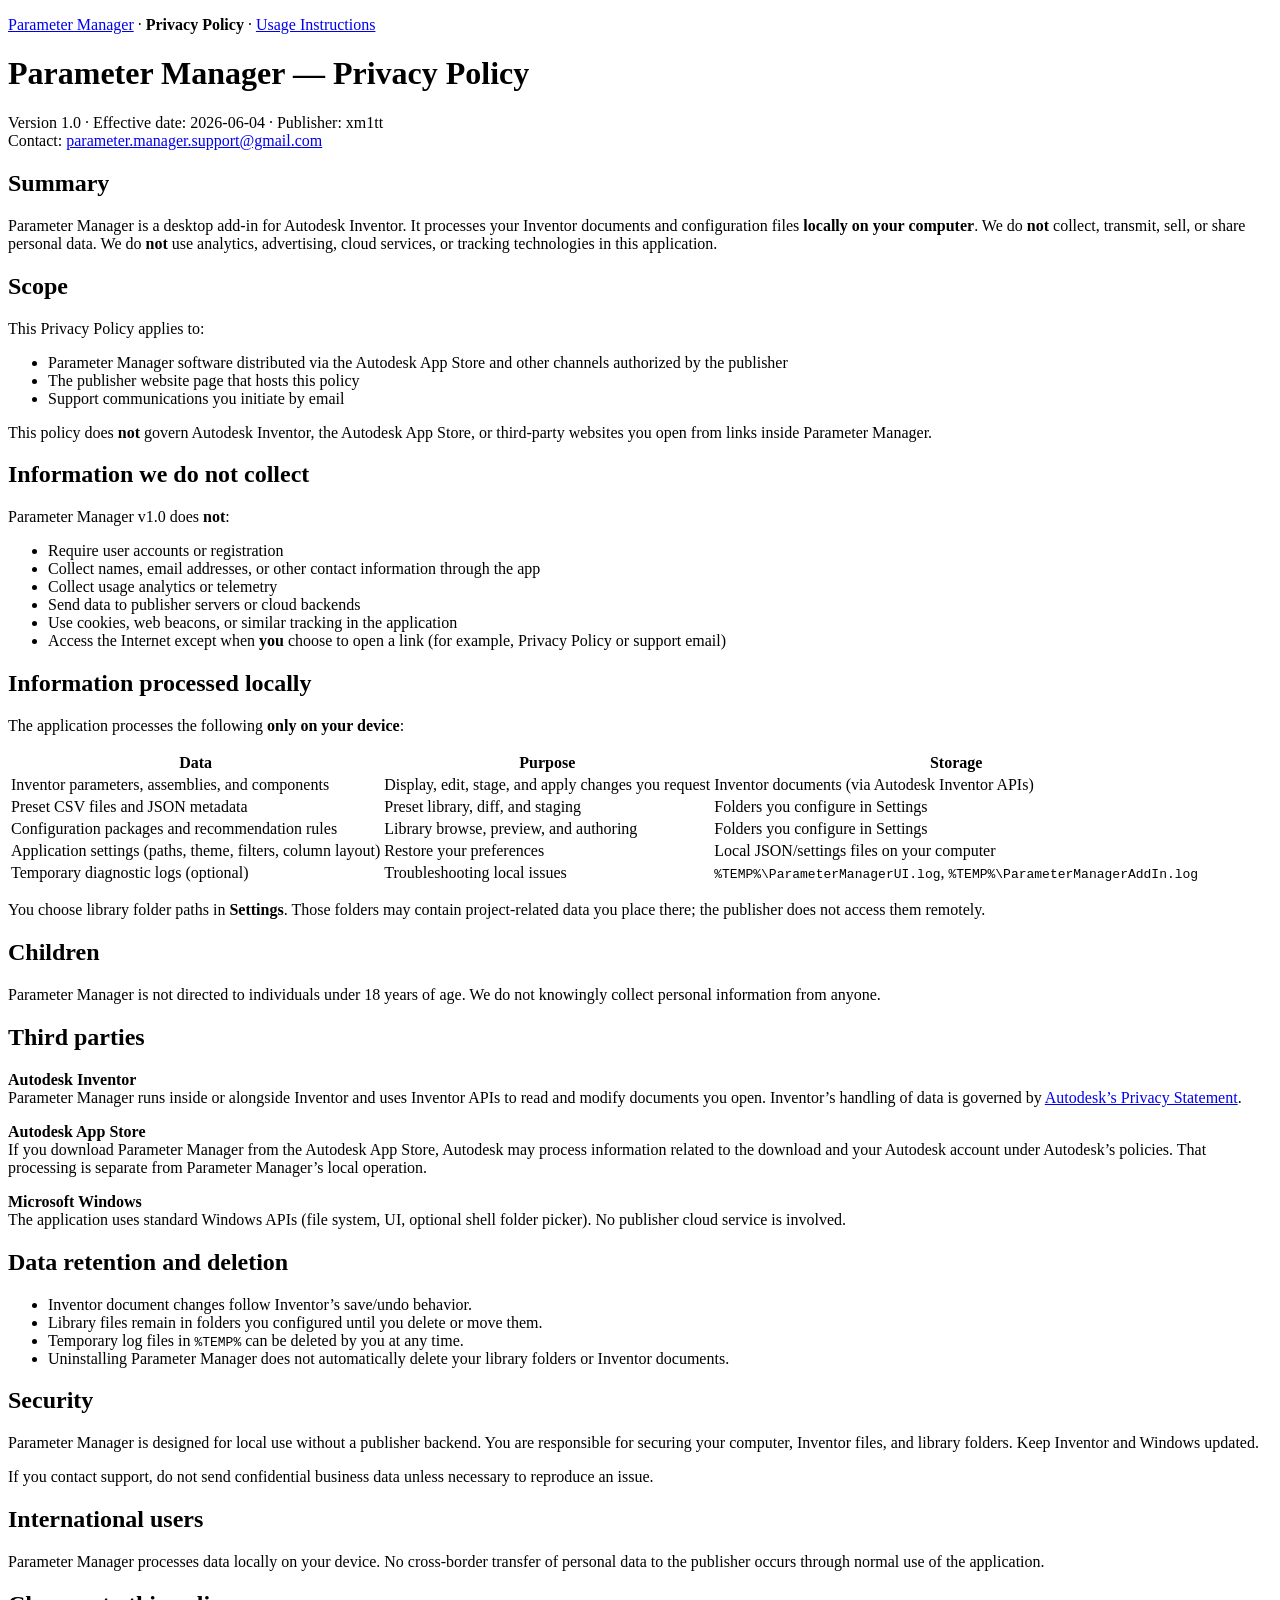
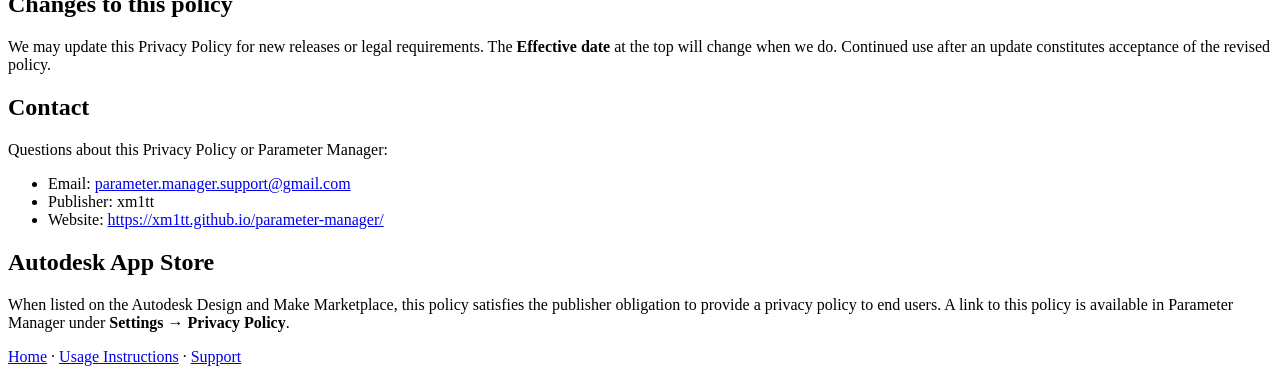
==== privacy.html @ 8a4a474f "Update and rename privacy.md to privacy.html" ====
<!DOCTYPE html>
<html lang="en">
<head>
  <meta charset="utf-8">
  <meta name="viewport" content="width=device-width, initial-scale=1">
  <title>Parameter Manager — Privacy Policy</title>
  <meta name="description" content="Privacy Policy for Parameter Manager — local processing, no data collection.">
  <link rel="stylesheet" href="site.css">
</head>
<body>

<p class="site-nav"><a href="index.html">Parameter Manager</a> · <strong>Privacy Policy</strong> · <a href="usage.html">Usage Instructions</a></p>

<h1>Parameter Manager — Privacy Policy</h1>
<p class="meta">
  Version 1.0 · Effective date: 2026-06-04 · Publisher: xm1tt<br>
  Contact: <a href="mailto:parameter.manager.support@gmail.com">parameter.manager.support@gmail.com</a>
</p>

<h2>Summary</h2>
<p>
  Parameter Manager is a desktop add-in for Autodesk Inventor. It processes your Inventor documents and
  configuration files <strong>locally on your computer</strong>. We do <strong>not</strong> collect, transmit,
  sell, or share personal data. We do <strong>not</strong> use analytics, advertising, cloud services, or
  tracking technologies in this application.
</p>

<h2>Scope</h2>
<p>This Privacy Policy applies to:</p>
<ul>
  <li>Parameter Manager software distributed via the Autodesk App Store and other channels authorized by the publisher</li>
  <li>The publisher website page that hosts this policy</li>
  <li>Support communications you initiate by email</li>
</ul>
<p>
  This policy does <strong>not</strong> govern Autodesk Inventor, the Autodesk App Store, or third-party websites
  you open from links inside Parameter Manager.
</p>

<h2>Information we do not collect</h2>
<p>Parameter Manager v1.0 does <strong>not</strong>:</p>
<ul>
  <li>Require user accounts or registration</li>
  <li>Collect names, email addresses, or other contact information through the app</li>
  <li>Collect usage analytics or telemetry</li>
  <li>Send data to publisher servers or cloud backends</li>
  <li>Use cookies, web beacons, or similar tracking in the application</li>
  <li>Access the Internet except when <strong>you</strong> choose to open a link (for example, Privacy Policy or support email)</li>
</ul>

<h2>Information processed locally</h2>
<p>The application processes the following <strong>only on your device</strong>:</p>
<table>
  <thead>
    <tr><th>Data</th><th>Purpose</th><th>Storage</th></tr>
  </thead>
  <tbody>
    <tr>
      <td>Inventor parameters, assemblies, and components</td>
      <td>Display, edit, stage, and apply changes you request</td>
      <td>Inventor documents (via Autodesk Inventor APIs)</td>
    </tr>
    <tr>
      <td>Preset CSV files and JSON metadata</td>
      <td>Preset library, diff, and staging</td>
      <td>Folders you configure in Settings</td>
    </tr>
    <tr>
      <td>Configuration packages and recommendation rules</td>
      <td>Library browse, preview, and authoring</td>
      <td>Folders you configure in Settings</td>
    </tr>
    <tr>
      <td>Application settings (paths, theme, filters, column layout)</td>
      <td>Restore your preferences</td>
      <td>Local JSON/settings files on your computer</td>
    </tr>
    <tr>
      <td>Temporary diagnostic logs (optional)</td>
      <td>Troubleshooting local issues</td>
      <td><code>%TEMP%\ParameterManagerUI.log</code>, <code>%TEMP%\ParameterManagerAddIn.log</code></td>
    </tr>
  </tbody>
</table>
<p>
  You choose library folder paths in <strong>Settings</strong>. Those folders may contain project-related data
  you place there; the publisher does not access them remotely.
</p>

<h2>Children</h2>
<p>
  Parameter Manager is not directed to individuals under 18 years of age. We do not knowingly collect personal
  information from anyone.
</p>

<h2>Third parties</h2>
<p><strong>Autodesk Inventor</strong><br>
  Parameter Manager runs inside or alongside Inventor and uses Inventor APIs to read and modify documents you open.
  Inventor’s handling of data is governed by
  <a href="https://www.autodesk.com/company/legal-notices-trademarks/privacy-statement" rel="noopener noreferrer">Autodesk’s Privacy Statement</a>.
</p>
<p><strong>Autodesk App Store</strong><br>
  If you download Parameter Manager from the Autodesk App Store, Autodesk may process information related to the
  download and your Autodesk account under Autodesk’s policies. That processing is separate from Parameter Manager’s
  local operation.
</p>
<p><strong>Microsoft Windows</strong><br>
  The application uses standard Windows APIs (file system, UI, optional shell folder picker). No publisher cloud
  service is involved.
</p>

<h2>Data retention and deletion</h2>
<ul>
  <li>Inventor document changes follow Inventor’s save/undo behavior.</li>
  <li>Library files remain in folders you configured until you delete or move them.</li>
  <li>Temporary log files in <code>%TEMP%</code> can be deleted by you at any time.</li>
  <li>Uninstalling Parameter Manager does not automatically delete your library folders or Inventor documents.</li>
</ul>

<h2>Security</h2>
<p>
  Parameter Manager is designed for local use without a publisher backend. You are responsible for securing your
  computer, Inventor files, and library folders. Keep Inventor and Windows updated.
</p>
<p>If you contact support, do not send confidential business data unless necessary to reproduce an issue.</p>

<h2>International users</h2>
<p>
  Parameter Manager processes data locally on your device. No cross-border transfer of personal data to the publisher
  occurs through normal use of the application.
</p>

<h2>Changes to this policy</h2>
<p>
  We may update this Privacy Policy for new releases or legal requirements. The <strong>Effective date</strong> at
  the top will change when we do. Continued use after an update constitutes acceptance of the revised policy.
</p>

<h2>Contact</h2>
<p>Questions about this Privacy Policy or Parameter Manager:</p>
<ul>
  <li>Email: <a href="mailto:parameter.manager.support@gmail.com">parameter.manager.support@gmail.com</a></li>
  <li>Publisher: xm1tt</li>
  <li>Website: <a href="https://xm1tt.github.io/parameter-manager/">https://xm1tt.github.io/parameter-manager/</a></li>
</ul>

<h2>Autodesk App Store</h2>
<p>
  When listed on the Autodesk Design and Make Marketplace, this policy satisfies the publisher obligation to provide
  a privacy policy to end users. A link to this policy is available in Parameter Manager under
  <strong>Settings → Privacy Policy</strong>.
</p>

<p class="site-footer">
  <a href="index.html">Home</a> ·
  <a href="usage.html">Usage Instructions</a> ·
  <a href="mailto:parameter.manager.support@gmail.com">Support</a>
</p>

</body>
</html>
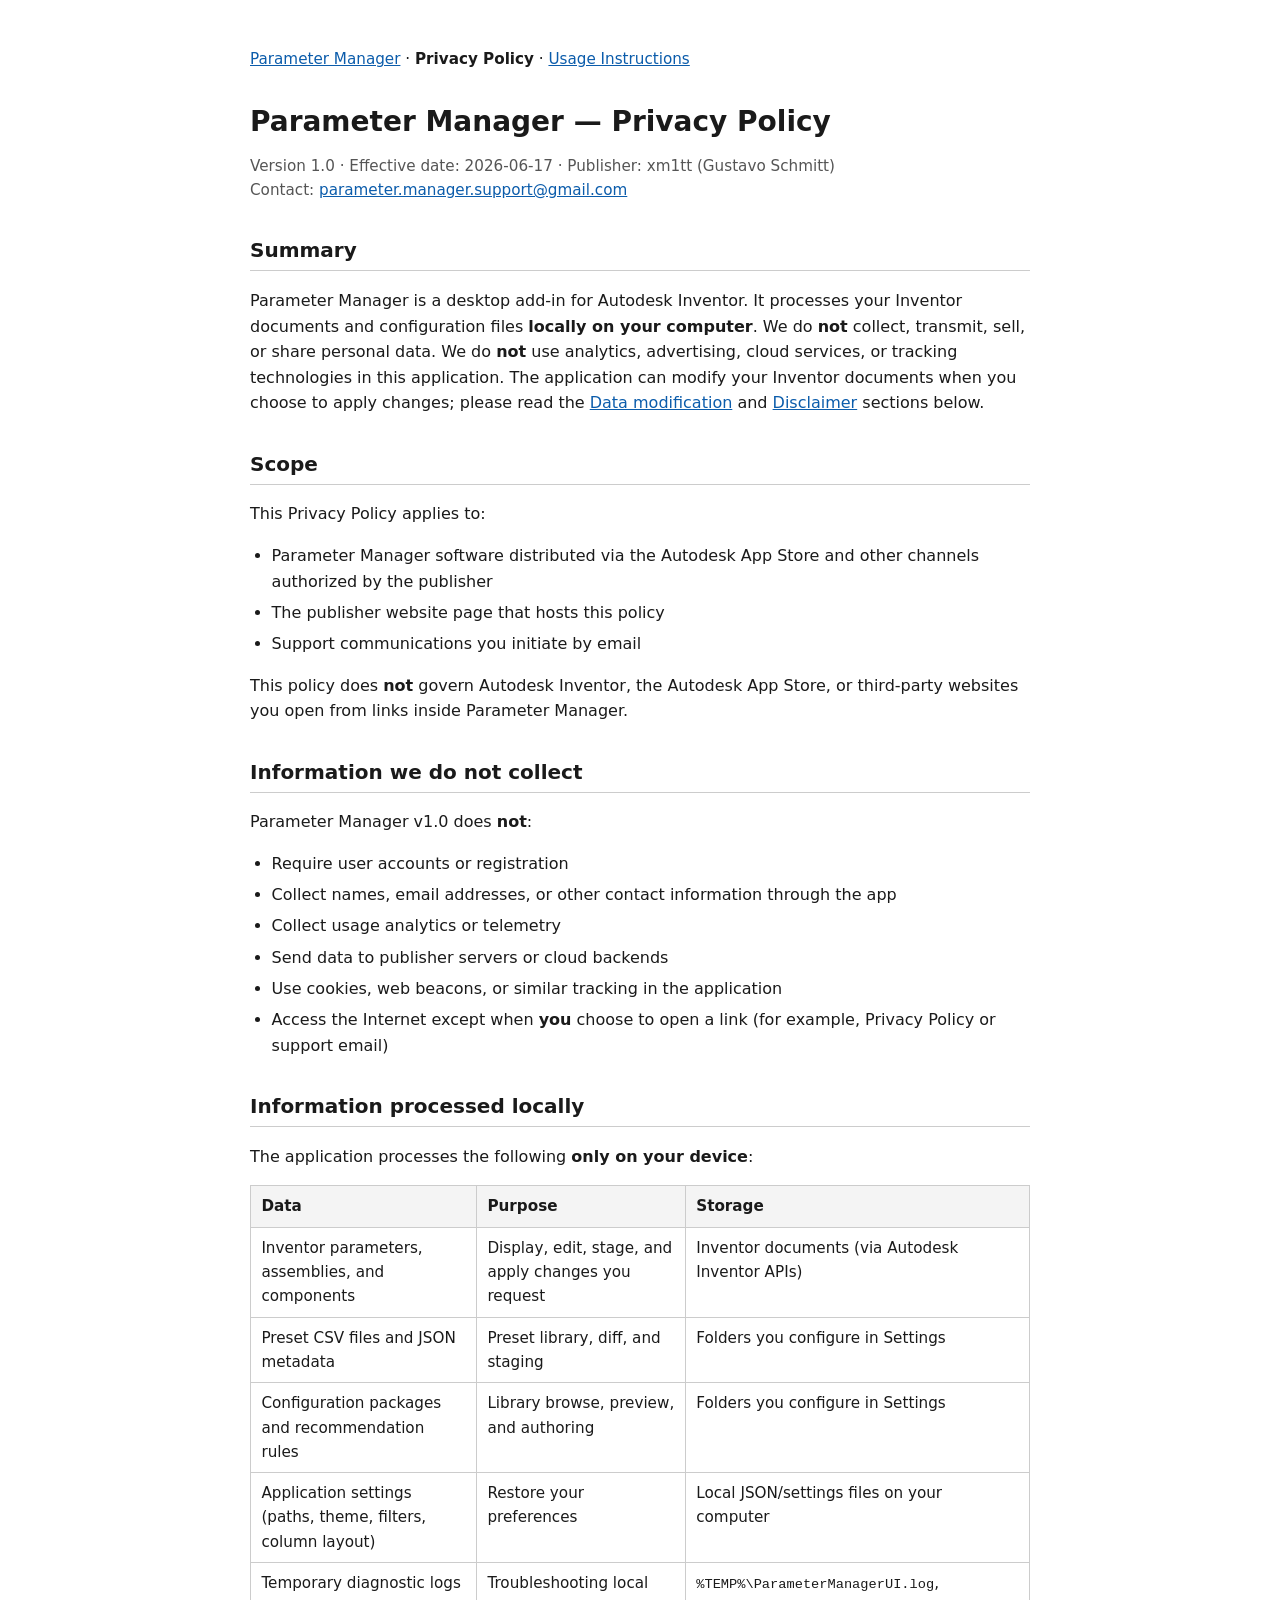
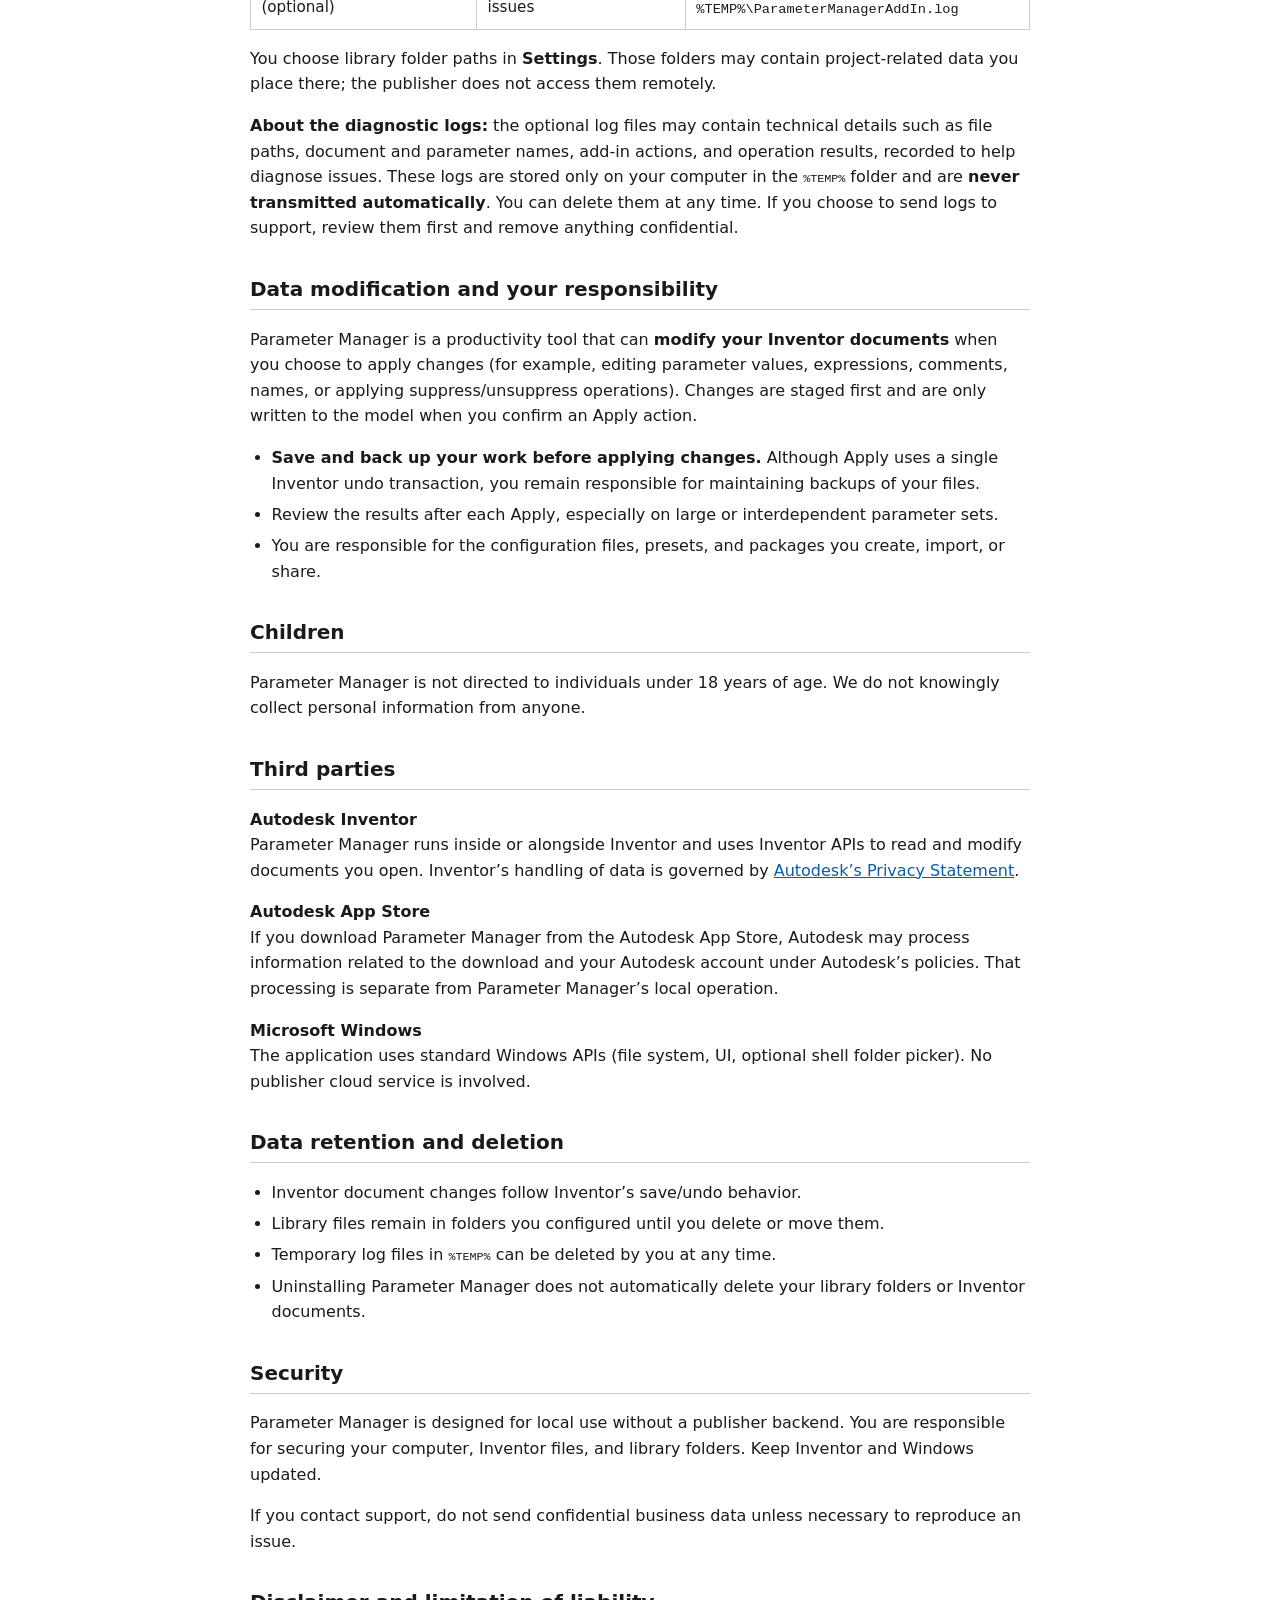
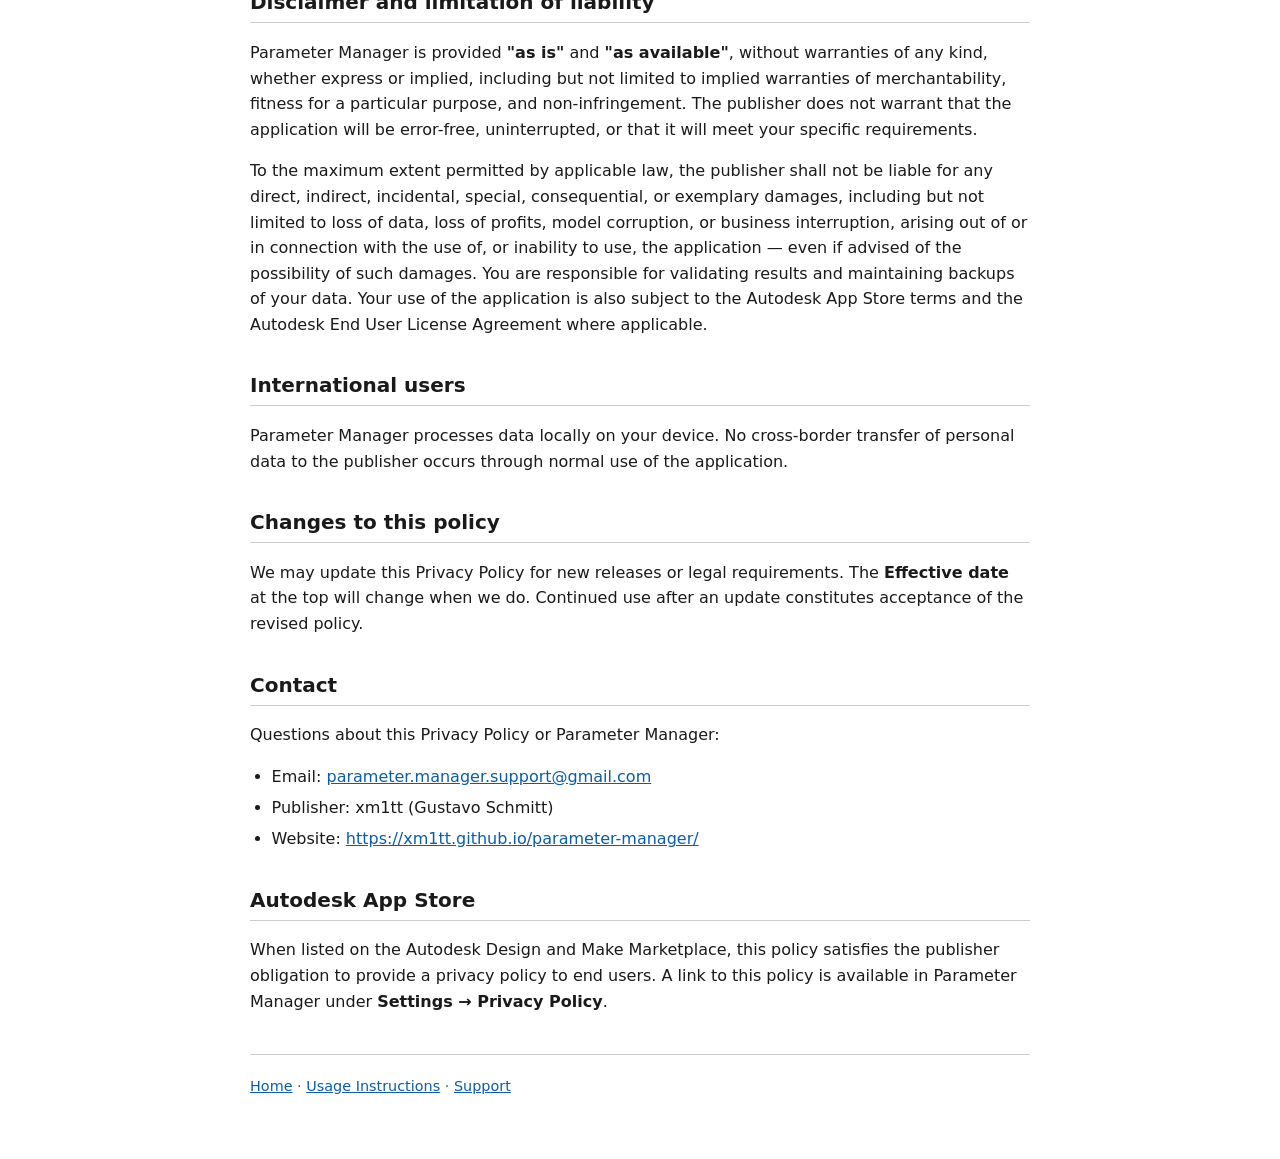
==== commit 4f6a2fa2: "Revise privacy policy details and responsibilities Updated effective date and publisher information " ====
--- a/privacy.html
+++ b/privacy.html
@@ -13,7 +13,7 @@
 
 <h1>Parameter Manager — Privacy Policy</h1>
 <p class="meta">
-  Version 1.0 · Effective date: 2026-06-04 · Publisher: xm1tt<br>
+  Version 1.0 · Effective date: 2026-06-17 · Publisher: xm1tt (Gustavo Schmitt)<br>
   Contact: <a href="mailto:parameter.manager.support@gmail.com">parameter.manager.support@gmail.com</a>
 </p>
 
@@ -22,7 +22,9 @@
   Parameter Manager is a desktop add-in for Autodesk Inventor. It processes your Inventor documents and
   configuration files <strong>locally on your computer</strong>. We do <strong>not</strong> collect, transmit,
   sell, or share personal data. We do <strong>not</strong> use analytics, advertising, cloud services, or
-  tracking technologies in this application.
+  tracking technologies in this application. The application can modify your Inventor documents when you choose
+  to apply changes; please read the <a href="#data-modification">Data modification</a> and
+  <a href="#disclaimer">Disclaimer</a> sections below.
 </p>
 
 <h2>Scope</h2>
@@ -86,6 +88,26 @@
   You choose library folder paths in <strong>Settings</strong>. Those folders may contain project-related data
   you place there; the publisher does not access them remotely.
 </p>
+<p>
+  <strong>About the diagnostic logs:</strong> the optional log files may contain technical details such as
+  file paths, document and parameter names, add-in actions, and operation results, recorded to help diagnose
+  issues. These logs are stored only on your computer in the <code>%TEMP%</code> folder and are
+  <strong>never transmitted automatically</strong>. You can delete them at any time. If you choose to send logs
+  to support, review them first and remove anything confidential.
+</p>
+
+<h2 id="data-modification">Data modification and your responsibility</h2>
+<p>
+  Parameter Manager is a productivity tool that can <strong>modify your Inventor documents</strong> when you
+  choose to apply changes (for example, editing parameter values, expressions, comments, names, or applying
+  suppress/unsuppress operations). Changes are staged first and are only written to the model when you confirm
+  an Apply action.
+</p>
+<ul>
+  <li><strong>Save and back up your work before applying changes.</strong> Although Apply uses a single Inventor undo transaction, you remain responsible for maintaining backups of your files.</li>
+  <li>Review the results after each Apply, especially on large or interdependent parameter sets.</li>
+  <li>You are responsible for the configuration files, presets, and packages you create, import, or share.</li>
+</ul>
 
 <h2>Children</h2>
 <p>
@@ -124,6 +146,22 @@
 </p>
 <p>If you contact support, do not send confidential business data unless necessary to reproduce an issue.</p>
 
+<h2 id="disclaimer">Disclaimer and limitation of liability</h2>
+<p>
+  Parameter Manager is provided <strong>"as is"</strong> and <strong>"as available"</strong>, without warranties
+  of any kind, whether express or implied, including but not limited to implied warranties of merchantability,
+  fitness for a particular purpose, and non-infringement. The publisher does not warrant that the application will
+  be error-free, uninterrupted, or that it will meet your specific requirements.
+</p>
+<p>
+  To the maximum extent permitted by applicable law, the publisher shall not be liable for any direct, indirect,
+  incidental, special, consequential, or exemplary damages, including but not limited to loss of data, loss of
+  profits, model corruption, or business interruption, arising out of or in connection with the use of, or
+  inability to use, the application — even if advised of the possibility of such damages. You are responsible for
+  validating results and maintaining backups of your data. Your use of the application is also subject to the
+  Autodesk App Store terms and the Autodesk End User License Agreement where applicable.
+</p>
+
 <h2>International users</h2>
 <p>
   Parameter Manager processes data locally on your device. No cross-border transfer of personal data to the publisher
@@ -140,7 +178,7 @@
 <p>Questions about this Privacy Policy or Parameter Manager:</p>
 <ul>
   <li>Email: <a href="mailto:parameter.manager.support@gmail.com">parameter.manager.support@gmail.com</a></li>
-  <li>Publisher: xm1tt</li>
+  <li>Publisher: xm1tt (Gustavo Schmitt)</li>
   <li>Website: <a href="https://xm1tt.github.io/parameter-manager/">https://xm1tt.github.io/parameter-manager/</a></li>
 </ul>
 
--- a/site.css
+++ b/site.css
@@ -0,0 +1,193 @@
+:root {
+  color-scheme: light dark;
+  --text: #1a1a1a;
+  --text-muted: #555;
+  --bg: #fff;
+  --border: #ccc;
+  --table-head: #f4f4f4;
+  --link: #0b5cab;
+  --card-bg: #f8f9fa;
+  --accent: #0b5cab;
+}
+
+@media (prefers-color-scheme: dark) {
+  :root {
+    --text: #e8e8e8;
+    --text-muted: #aaa;
+    --bg: #121212;
+    --border: #444;
+    --table-head: #1e1e1e;
+    --link: #7eb8ff;
+    --card-bg: #1a1a1a;
+    --accent: #7eb8ff;
+  }
+}
+
+* {
+  box-sizing: border-box;
+}
+
+body {
+  font-family: "Segoe UI", system-ui, sans-serif;
+  line-height: 1.6;
+  max-width: 820px;
+  margin: 0 auto;
+  padding: 2rem 1.25rem 3rem;
+  color: var(--text);
+  background: var(--bg);
+}
+
+a {
+  color: var(--link);
+}
+
+a:hover {
+  text-decoration: none;
+}
+
+h1 {
+  font-size: 1.75rem;
+  margin-bottom: 0.25rem;
+  line-height: 1.25;
+}
+
+h2 {
+  font-size: 1.25rem;
+  margin-top: 2rem;
+  border-bottom: 1px solid var(--border);
+  padding-bottom: 0.25rem;
+}
+
+h3 {
+  font-size: 1.05rem;
+  margin-top: 1.25rem;
+}
+
+.meta {
+  color: var(--text-muted);
+  font-size: 0.95rem;
+  margin-bottom: 1.5rem;
+}
+
+code {
+  font-size: 0.9em;
+}
+
+ul,
+ol {
+  padding-left: 1.35rem;
+}
+
+li {
+  margin: 0.35rem 0;
+}
+
+hr {
+  border: 0;
+  border-top: 1px solid var(--border);
+  margin: 2rem 0;
+}
+
+table {
+  border-collapse: collapse;
+  width: 100%;
+  margin: 1rem 0;
+  font-size: 0.95rem;
+}
+
+th,
+td {
+  border: 1px solid var(--border);
+  padding: 0.5rem 0.65rem;
+  text-align: left;
+  vertical-align: top;
+}
+
+th {
+  background: var(--table-head);
+}
+
+.site-nav {
+  margin-bottom: 2rem;
+  font-size: 0.95rem;
+}
+
+.site-nav strong {
+  font-weight: 600;
+}
+
+.site-footer {
+  margin-top: 2.5rem;
+  padding-top: 1.25rem;
+  border-top: 1px solid var(--border);
+  font-size: 0.9rem;
+  color: var(--text-muted);
+}
+
+.hero {
+  margin-bottom: 2rem;
+}
+
+.hero-tagline {
+  font-size: 1.1rem;
+  margin: 0.75rem 0 0;
+  color: var(--text-muted);
+}
+
+.feature-list {
+  margin: 1.25rem 0;
+}
+
+.link-cards {
+  display: grid;
+  gap: 1rem;
+  margin: 1.5rem 0;
+}
+
+@media (min-width: 540px) {
+  .link-cards {
+    grid-template-columns: 1fr 1fr;
+  }
+}
+
+.link-card {
+  display: block;
+  padding: 1rem 1.15rem;
+  border: 1px solid var(--border);
+  border-radius: 8px;
+  background: var(--card-bg);
+  text-decoration: none;
+  color: inherit;
+  transition: border-color 0.15s ease;
+}
+
+.link-card:hover {
+  border-color: var(--accent);
+  text-decoration: none;
+}
+
+.link-card-title {
+  display: block;
+  font-weight: 600;
+  margin-bottom: 0.35rem;
+  color: var(--accent);
+}
+
+.link-card-desc {
+  display: block;
+  font-size: 0.92rem;
+  color: var(--text-muted);
+  line-height: 1.45;
+}
+
+.support-block {
+  padding: 1rem 1.15rem;
+  border: 1px solid var(--border);
+  border-radius: 8px;
+  background: var(--card-bg);
+  margin: 1.5rem 0;
+}
+
+.support-block p:last-child {
+  margin-bottom: 0;
+}
